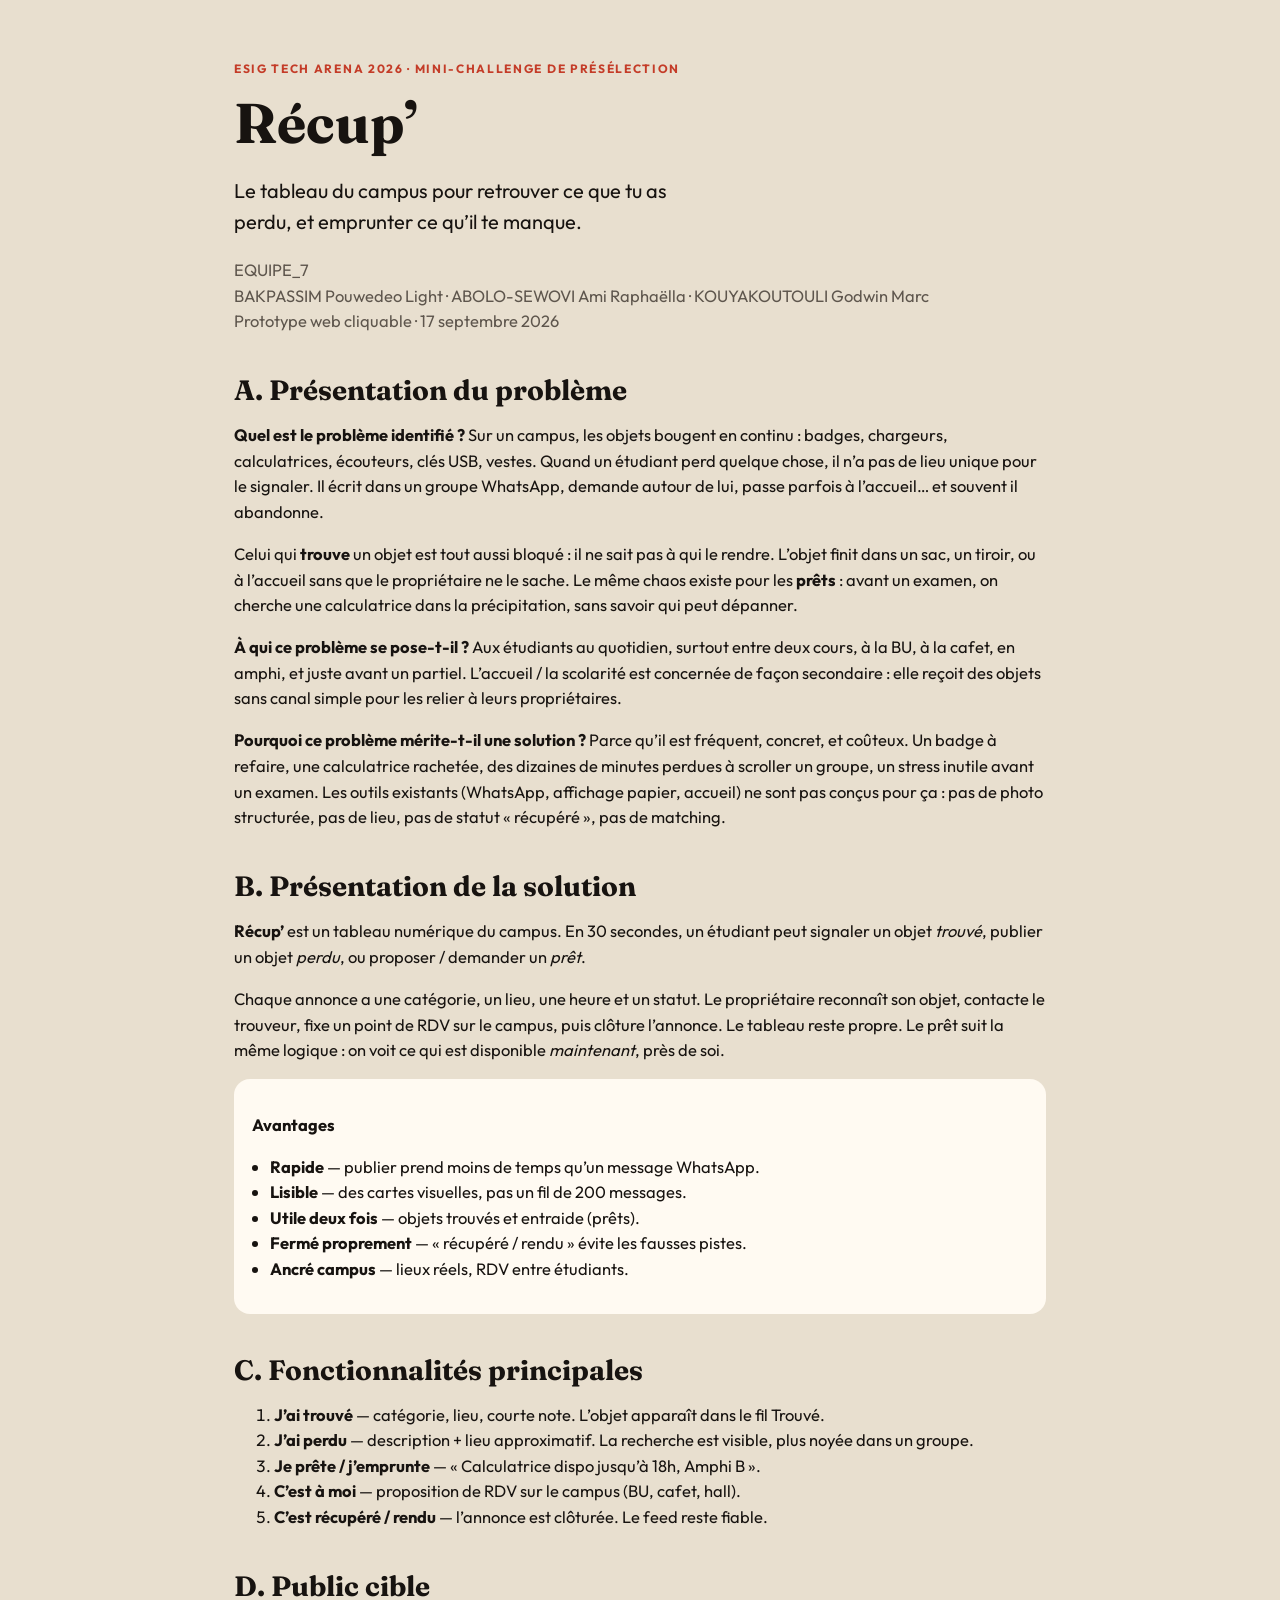
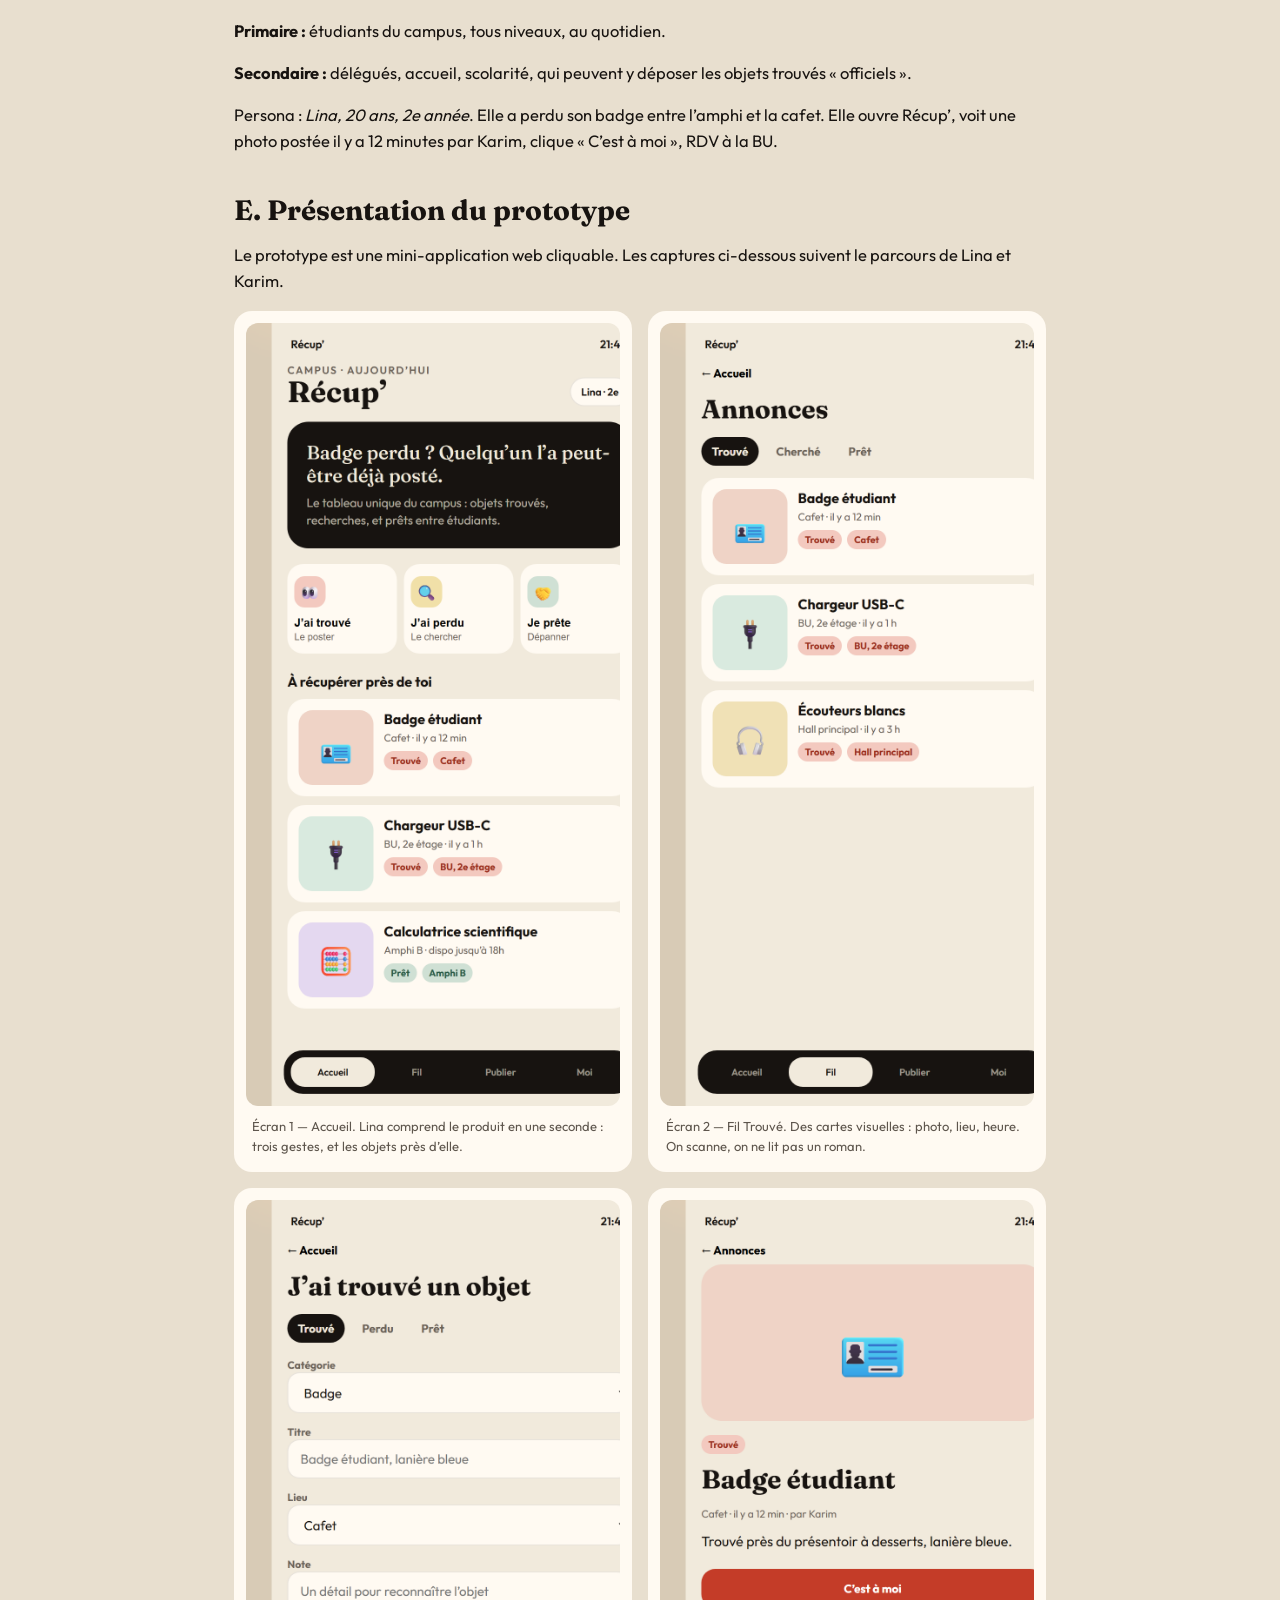
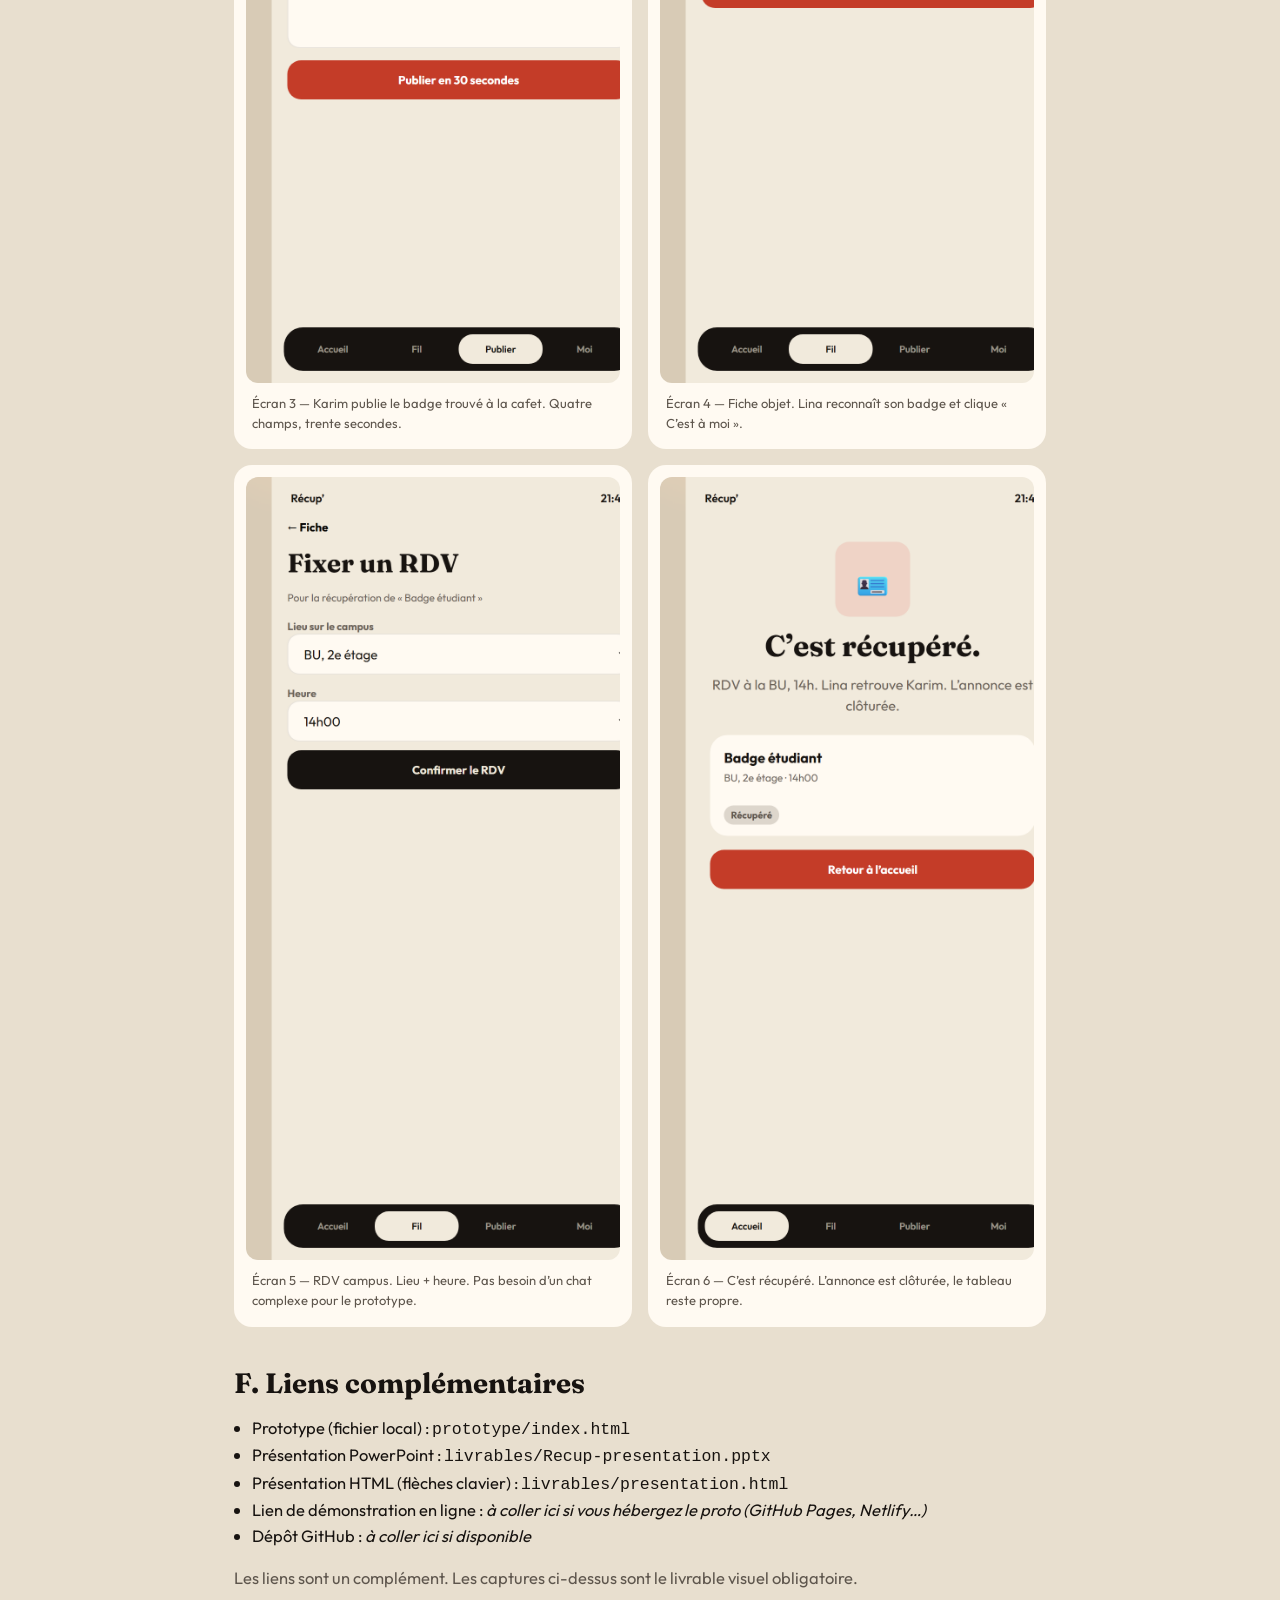
==== livrables/document-explicatif.html @ 747d14a3 "Initial commit: prototype Récup' et livrables EQUIPE_7. Co-authored-by: Cursor <cursoragent@cursor.c" ====
<!DOCTYPE html>
<html lang="fr">
<head>
  <meta charset="UTF-8" />
  <meta name="viewport" content="width=device-width, initial-scale=1.0" />
  <title>Récup’ — Document explicatif</title>
  <link rel="preconnect" href="https://fonts.googleapis.com" />
  <link href="https://fonts.googleapis.com/css2?family=Fraunces:opsz,wght@9..144,600;9..144,700&family=Outfit:wght@400;500;600;700&display=swap" rel="stylesheet" />
  <style>
    :root { --ink:#171310; --paper:#f7f1e6; --brick:#c43c28; --card:#fffaf2; --muted:#5e564d; }
    * { box-sizing: border-box; }
    body { margin: 0; background: #e8dfcf; color: var(--ink); font-family: Outfit, sans-serif; line-height: 1.55; }
    .wrap { max-width: 860px; margin: 0 auto; padding: 48px 24px 80px; }
    header { margin-bottom: 36px; }
    .kicker { color: var(--brick); letter-spacing: .14em; text-transform: uppercase; font-size: 12px; font-weight: 700; }
    h1, h2 { font-family: Fraunces, Georgia, serif; line-height: 1.15; }
    h1 { font-size: 56px; margin: 8px 0 12px; }
    h2 { font-size: 28px; margin: 40px 0 12px; }
    p, li { font-size: 16.5px; }
    .lead { font-size: 20px; max-width: 34ch; }
    .meta { color: var(--muted); }
    .shots { display: grid; grid-template-columns: 1fr 1fr; gap: 16px; margin: 18px 0 8px; }
    figure { margin: 0; background: var(--card); border-radius: 18px; padding: 12px; }
    figure.wide { grid-column: 1 / -1; }
    img { width: 100%; border-radius: 12px; display: block; }
    figcaption { font-size: 13px; color: var(--muted); padding: 10px 6px 4px; }
    a { color: var(--brick); }
    .box { background: var(--card); border-radius: 16px; padding: 16px 18px; }
    ul { padding-left: 18px; }
    @media print {
      body { background: white; }
      .wrap { padding: 0; }
      a { color: inherit; }
    }
  </style>
</head>
<body>
  <div class="wrap">
    <header>
      <p class="kicker">ESIG Tech Arena 2026 · Mini-challenge de présélection</p>
      <h1>Récup’</h1>
      <p class="lead">Le tableau du campus pour retrouver ce que tu as perdu, et emprunter ce qu’il te manque.</p>
      <p class="meta">EQUIPE_7<br />BAKPASSIM Pouwedeo Light · ABOLO-SEWOVI Ami Raphaëlla · KOUYAKOUTOULI Godwin Marc<br />Prototype web cliquable · 17 septembre 2026</p>
    </header>

    <h2>A. Présentation du problème</h2>
    <p><strong>Quel est le problème identifié ?</strong> Sur un campus, les objets bougent en continu : badges, chargeurs, calculatrices, écouteurs, clés USB, vestes. Quand un étudiant perd quelque chose, il n’a pas de lieu unique pour le signaler. Il écrit dans un groupe WhatsApp, demande autour de lui, passe parfois à l’accueil… et souvent il abandonne.</p>
    <p>Celui qui <strong>trouve</strong> un objet est tout aussi bloqué : il ne sait pas à qui le rendre. L’objet finit dans un sac, un tiroir, ou à l’accueil sans que le propriétaire ne le sache. Le même chaos existe pour les <strong>prêts</strong> : avant un examen, on cherche une calculatrice dans la précipitation, sans savoir qui peut dépanner.</p>
    <p><strong>À qui ce problème se pose-t-il ?</strong> Aux étudiants au quotidien, surtout entre deux cours, à la BU, à la cafet, en amphi, et juste avant un partiel. L’accueil / la scolarité est concernée de façon secondaire : elle reçoit des objets sans canal simple pour les relier à leurs propriétaires.</p>
    <p><strong>Pourquoi ce problème mérite-t-il une solution ?</strong> Parce qu’il est fréquent, concret, et coûteux. Un badge à refaire, une calculatrice rachetée, des dizaines de minutes perdues à scroller un groupe, un stress inutile avant un examen. Les outils existants (WhatsApp, affichage papier, accueil) ne sont pas conçus pour ça : pas de photo structurée, pas de lieu, pas de statut « récupéré », pas de matching.</p>

    <h2>B. Présentation de la solution</h2>
    <p><strong>Récup’</strong> est un tableau numérique du campus. En 30 secondes, un étudiant peut signaler un objet <em>trouvé</em>, publier un objet <em>perdu</em>, ou proposer / demander un <em>prêt</em>.</p>
    <p>Chaque annonce a une catégorie, un lieu, une heure et un statut. Le propriétaire reconnaît son objet, contacte le trouveur, fixe un point de RDV sur le campus, puis clôture l’annonce. Le tableau reste propre. Le prêt suit la même logique : on voit ce qui est disponible <em>maintenant</em>, près de soi.</p>
    <div class="box">
      <p><strong>Avantages</strong></p>
      <ul>
        <li><strong>Rapide</strong> — publier prend moins de temps qu’un message WhatsApp.</li>
        <li><strong>Lisible</strong> — des cartes visuelles, pas un fil de 200 messages.</li>
        <li><strong>Utile deux fois</strong> — objets trouvés et entraide (prêts).</li>
        <li><strong>Fermé proprement</strong> — « récupéré / rendu » évite les fausses pistes.</li>
        <li><strong>Ancré campus</strong> — lieux réels, RDV entre étudiants.</li>
      </ul>
    </div>

    <h2>C. Fonctionnalités principales</h2>
    <ol>
      <li><strong>J’ai trouvé</strong> — catégorie, lieu, courte note. L’objet apparaît dans le fil Trouvé.</li>
      <li><strong>J’ai perdu</strong> — description + lieu approximatif. La recherche est visible, plus noyée dans un groupe.</li>
      <li><strong>Je prête / j’emprunte</strong> — « Calculatrice dispo jusqu’à 18h, Amphi B ».</li>
      <li><strong>C’est à moi</strong> — proposition de RDV sur le campus (BU, cafet, hall).</li>
      <li><strong>C’est récupéré / rendu</strong> — l’annonce est clôturée. Le feed reste fiable.</li>
    </ol>

    <h2>D. Public cible</h2>
    <p><strong>Primaire :</strong> étudiants du campus, tous niveaux, au quotidien.</p>
    <p><strong>Secondaire :</strong> délégués, accueil, scolarité, qui peuvent y déposer les objets trouvés « officiels ».</p>
    <p>Persona : <em>Lina, 20 ans, 2e année</em>. Elle a perdu son badge entre l’amphi et la cafet. Elle ouvre Récup’, voit une photo postée il y a 12 minutes par Karim, clique « C’est à moi », RDV à la BU.</p>

    <h2>E. Présentation du prototype</h2>
    <p>Le prototype est une mini-application web cliquable. Les captures ci-dessous suivent le parcours de Lina et Karim.</p>
    <div class="shots">
      <figure>
        <img src="captures/01-accueil.png" alt="Accueil Récup’" />
        <figcaption>Écran 1 — Accueil. Lina comprend le produit en une seconde : trois gestes, et les objets près d’elle.</figcaption>
      </figure>
      <figure>
        <img src="captures/02-annonces.png" alt="Fil des annonces" />
        <figcaption>Écran 2 — Fil Trouvé. Des cartes visuelles : photo, lieu, heure. On scanne, on ne lit pas un roman.</figcaption>
      </figure>
      <figure>
        <img src="captures/03-publier.png" alt="Publier un objet trouvé" />
        <figcaption>Écran 3 — Karim publie le badge trouvé à la cafet. Quatre champs, trente secondes.</figcaption>
      </figure>
      <figure>
        <img src="captures/04-fiche.png" alt="Fiche badge étudiant" />
        <figcaption>Écran 4 — Fiche objet. Lina reconnaît son badge et clique « C’est à moi ».</figcaption>
      </figure>
      <figure>
        <img src="captures/05-rdv.png" alt="Fixer un rendez-vous" />
        <figcaption>Écran 5 — RDV campus. Lieu + heure. Pas besoin d’un chat complexe pour le prototype.</figcaption>
      </figure>
      <figure>
        <img src="captures/06-recupere.png" alt="Annonce clôturée" />
        <figcaption>Écran 6 — C’est récupéré. L’annonce est clôturée, le tableau reste propre.</figcaption>
      </figure>
    </div>

    <h2>F. Liens complémentaires</h2>
    <ul>
      <li>Prototype (fichier local) : <code>prototype/index.html</code></li>
      <li>Présentation PowerPoint : <code>livrables/Recup-presentation.pptx</code></li>
      <li>Présentation HTML (flèches clavier) : <code>livrables/presentation.html</code></li>
      <li>Lien de démonstration en ligne : <em>à coller ici si vous hébergez le proto (GitHub Pages, Netlify…)</em></li>
      <li>Dépôt GitHub : <em>à coller ici si disponible</em></li>
    </ul>
    <p class="meta">Les liens sont un complément. Les captures ci-dessus sont le livrable visuel obligatoire.</p>
  </div>
</body>
</html>
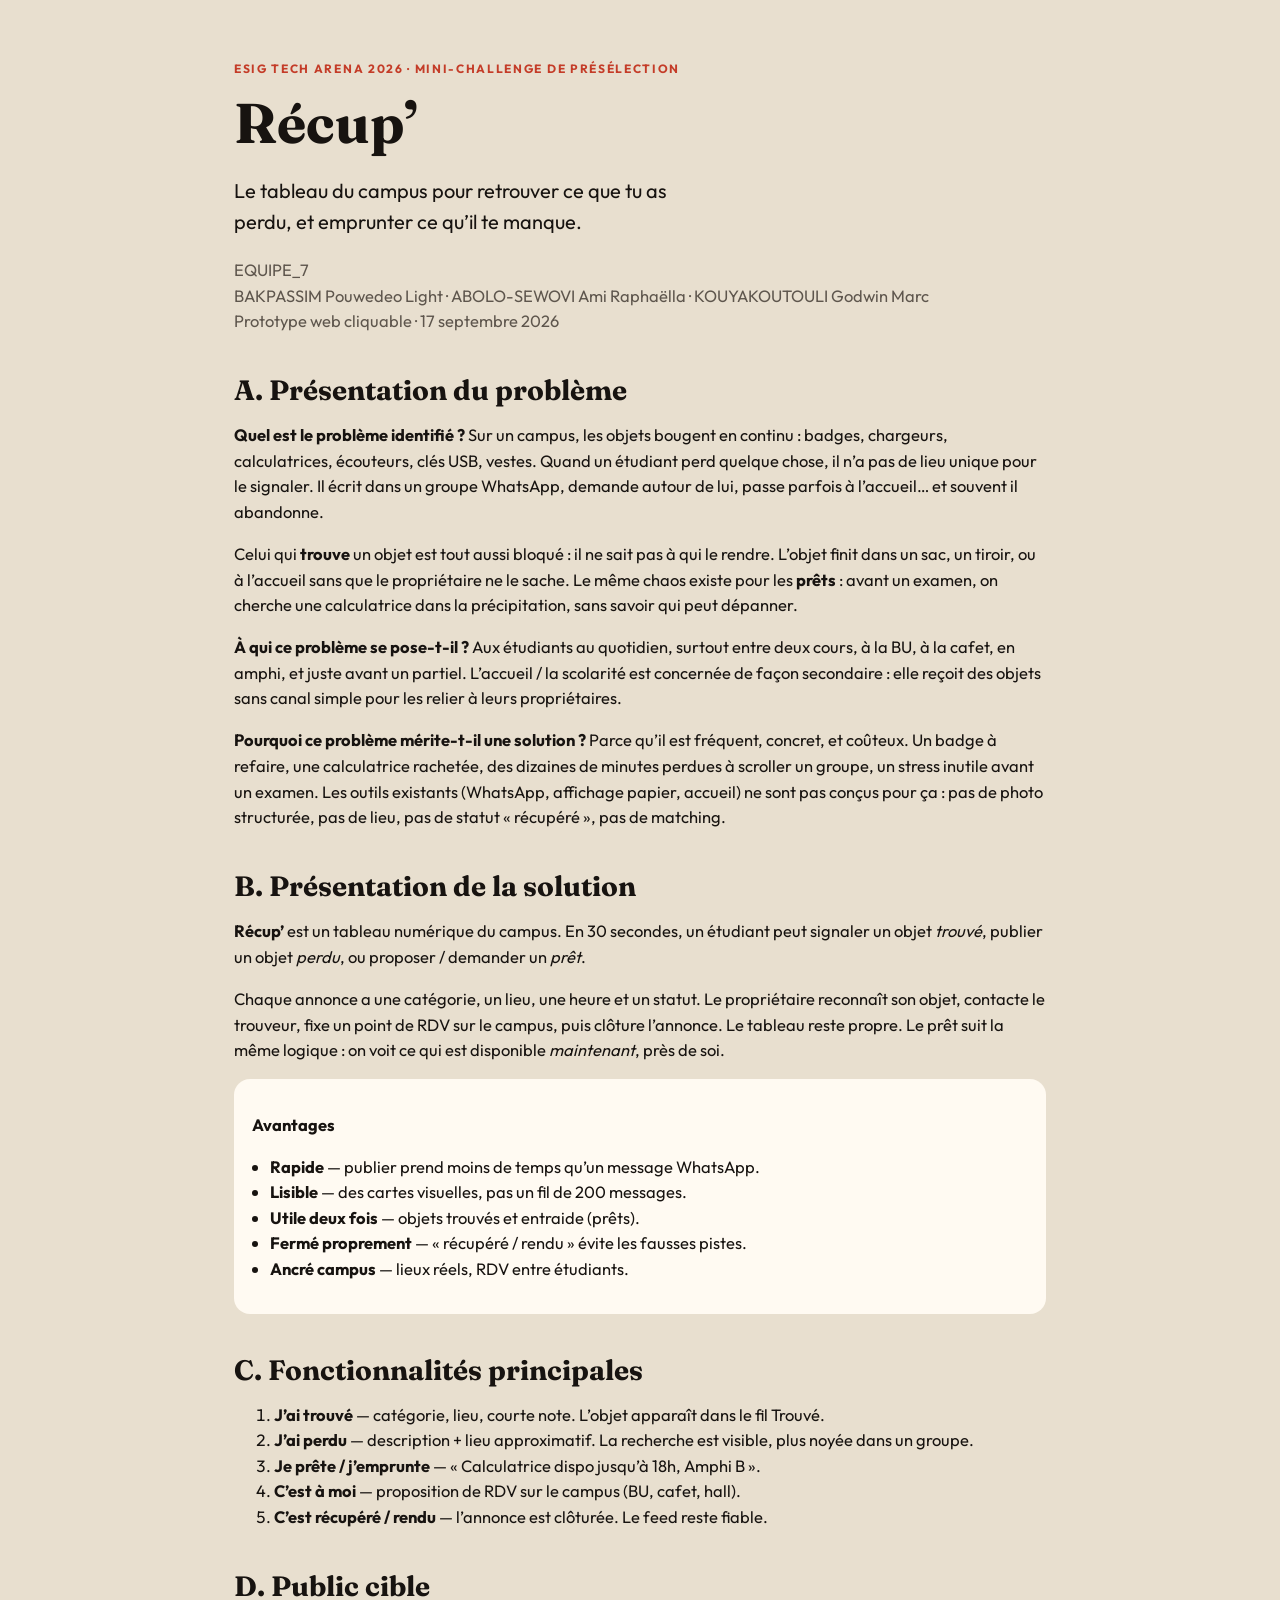
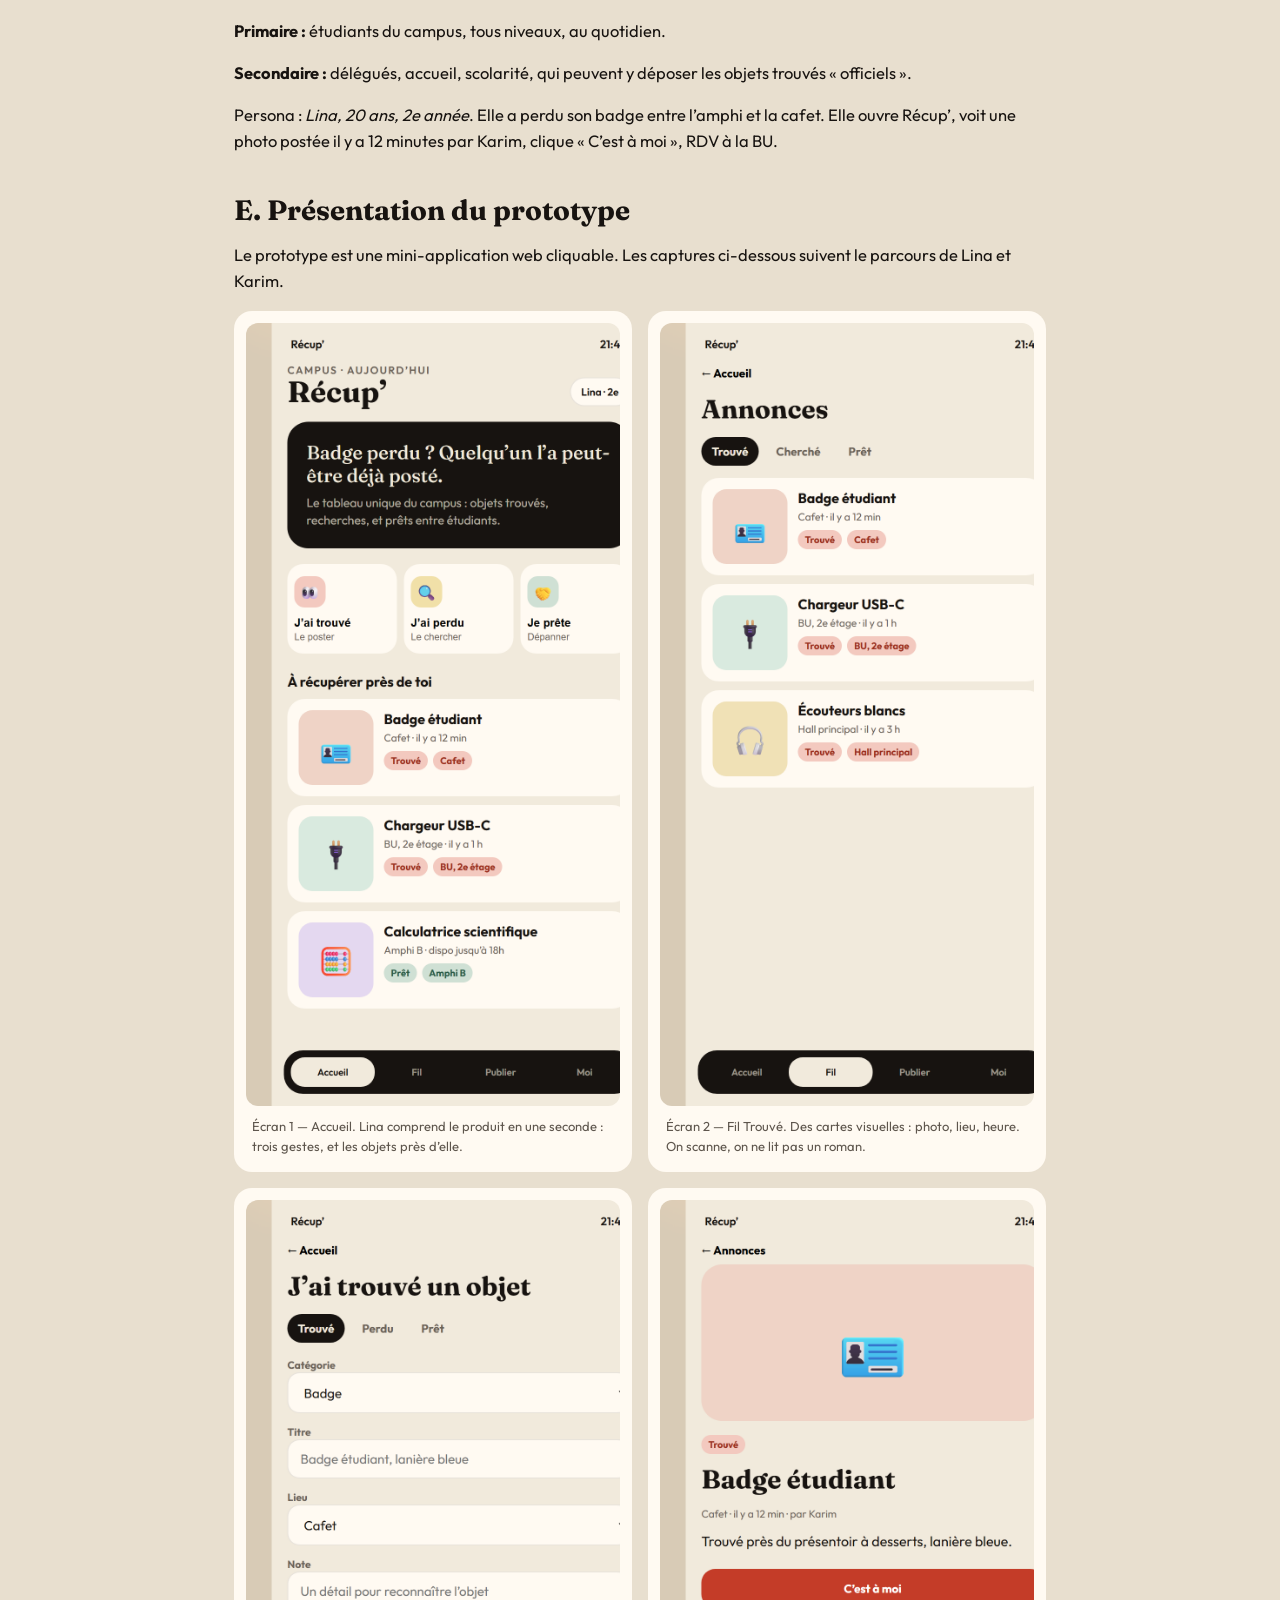
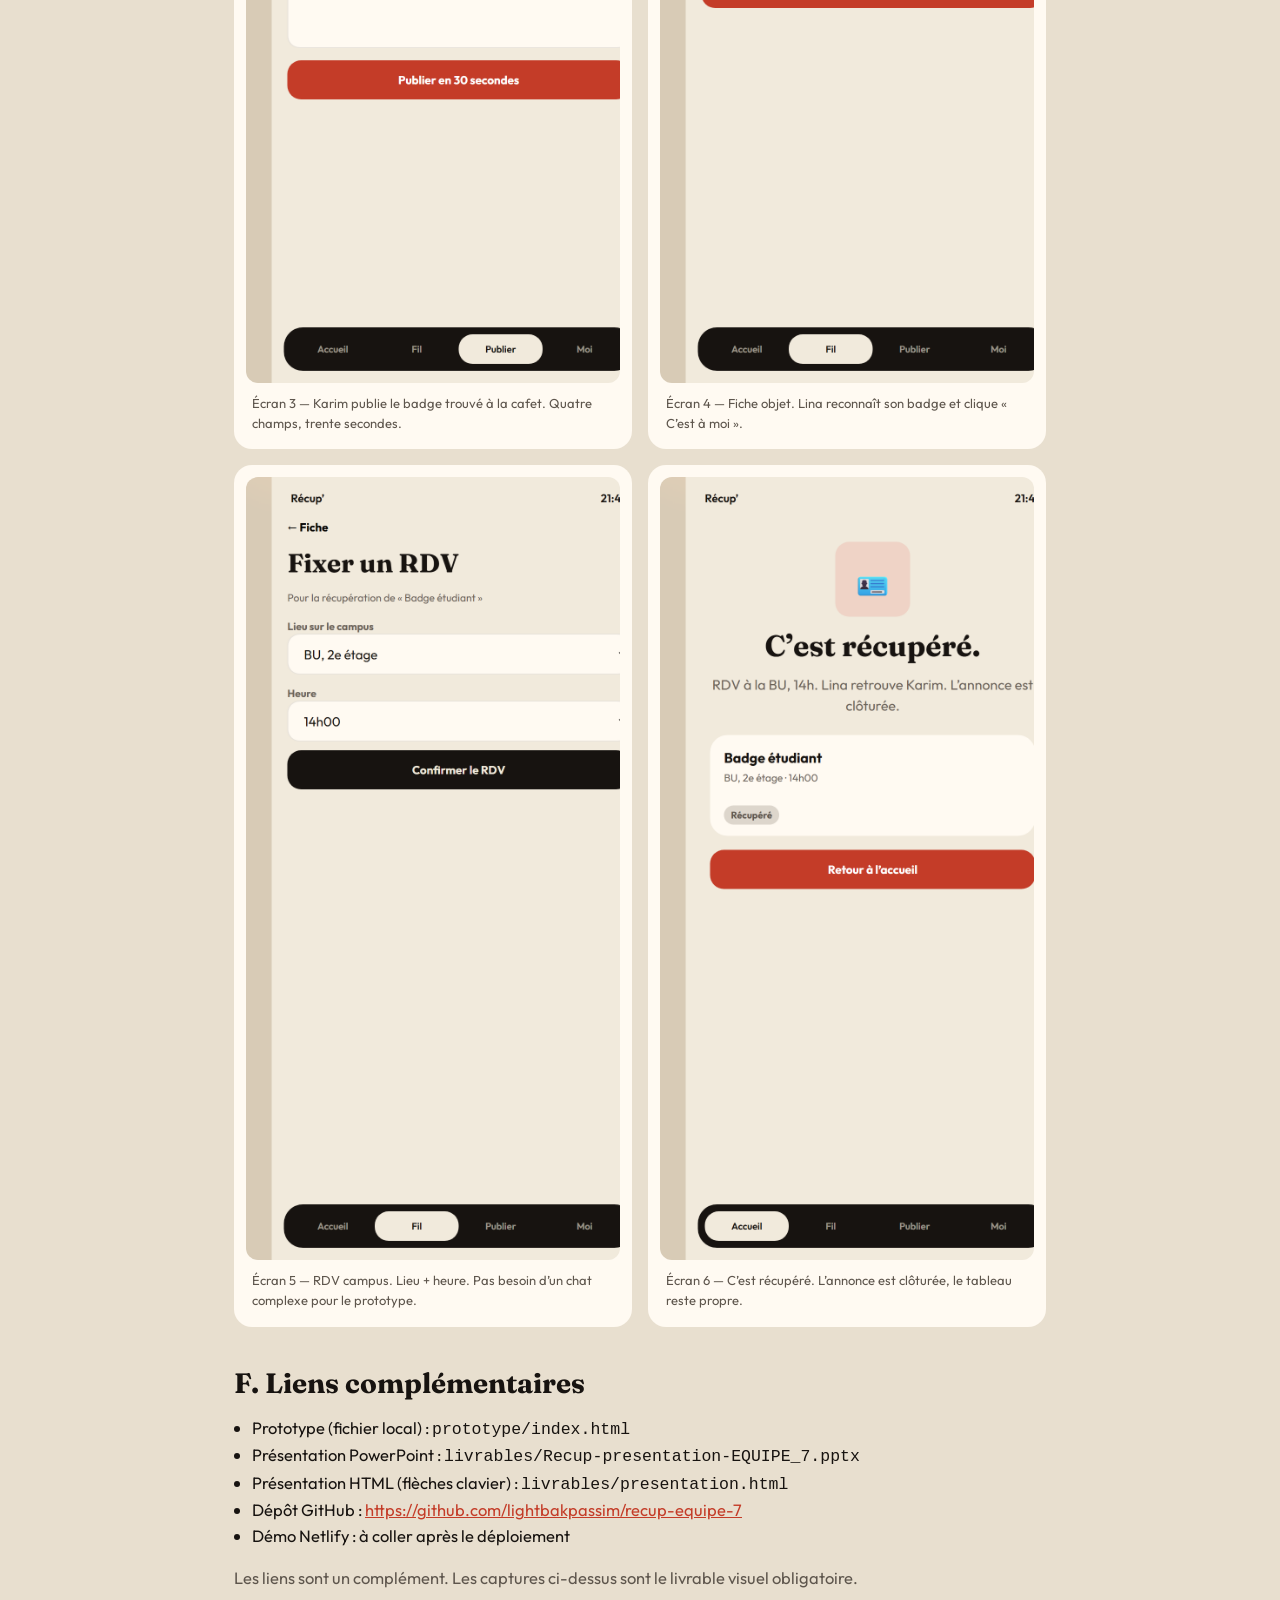
==== commit 965014f6: "Add GitHub repository link to deliverables. Co-authored-by: Cursor <cursoragent@cursor.com>" ====
--- a/livrables/document-explicatif.html
+++ b/livrables/document-explicatif.html
@@ -109,10 +109,10 @@
     <h2>F. Liens complémentaires</h2>
     <ul>
       <li>Prototype (fichier local) : <code>prototype/index.html</code></li>
-      <li>Présentation PowerPoint : <code>livrables/Recup-presentation.pptx</code></li>
+      <li>Présentation PowerPoint : <code>livrables/Recup-presentation-EQUIPE_7.pptx</code></li>
       <li>Présentation HTML (flèches clavier) : <code>livrables/presentation.html</code></li>
-      <li>Lien de démonstration en ligne : <em>à coller ici si vous hébergez le proto (GitHub Pages, Netlify…)</em></li>
-      <li>Dépôt GitHub : <em>à coller ici si disponible</em></li>
+      <li>Dépôt GitHub : <a href="https://github.com/lightbakpassim/recup-equipe-7">https://github.com/lightbakpassim/recup-equipe-7</a></li>
+      <li>Démo Netlify : à coller après le déploiement</li>
     </ul>
     <p class="meta">Les liens sont un complément. Les captures ci-dessus sont le livrable visuel obligatoire.</p>
   </div>
